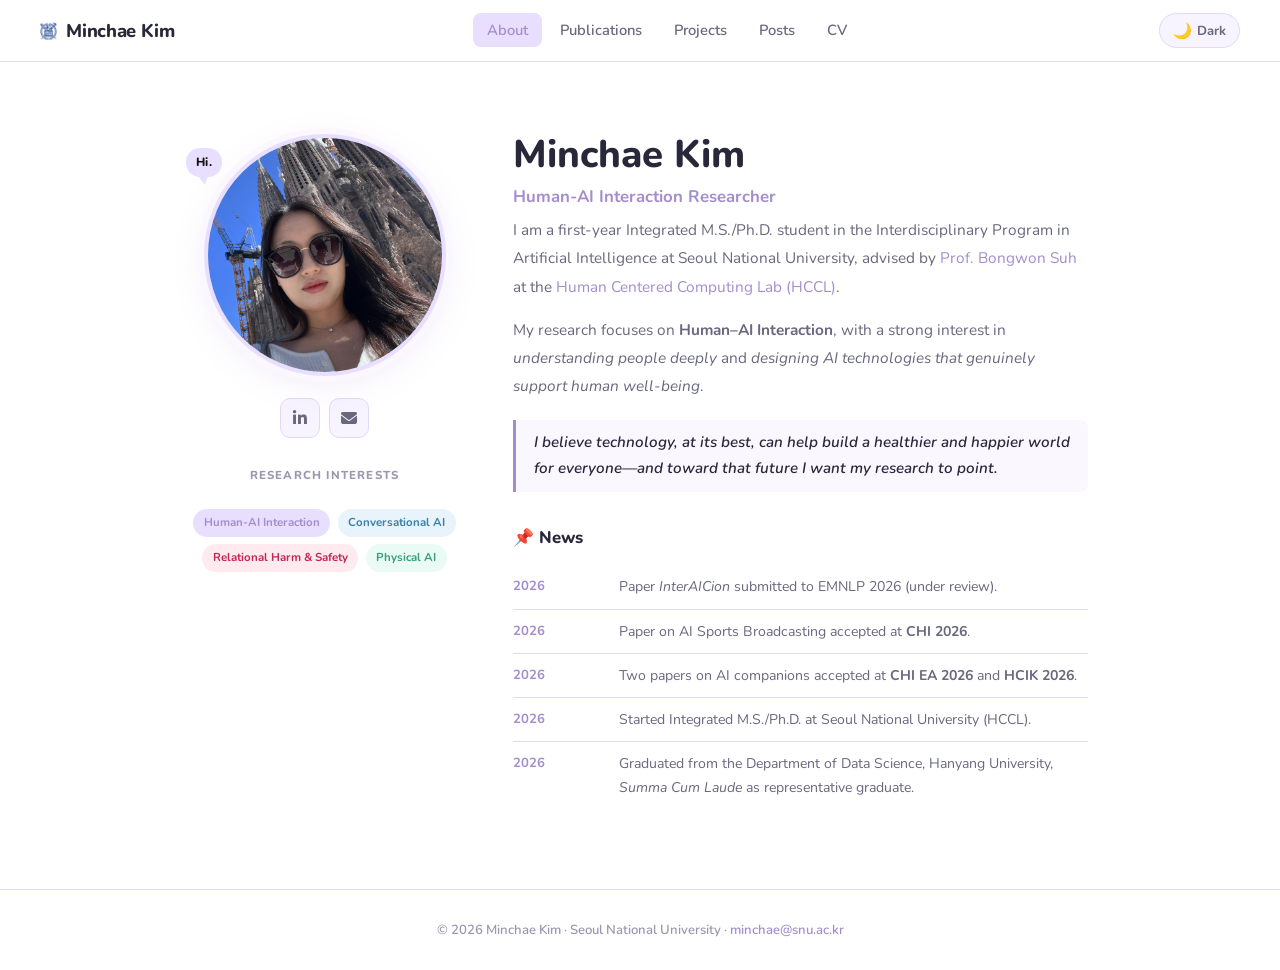
==== index.html @ 449a3a85 "Add organizer tags to competition/internship titles, tighten Research Interests spacing Co-Authored-" ====
<!DOCTYPE html>
<html lang="en">
<head>
  <meta charset="UTF-8" />
  <meta name="viewport" content="width=device-width, initial-scale=1.0" />
  <title>Minchae Kim</title>
  <link rel="stylesheet" href="assets/css/style.css?v=9" />
  <link rel="stylesheet" href="https://cdnjs.cloudflare.com/ajax/libs/font-awesome/6.5.0/css/all.min.css" />
  <script src="assets/js/main.js" defer></script>
</head>
<body>

<nav>
  <div class="nav-logo">
    <img src="assets/img/snu_logo.png" alt="SNU" class="nav-snu-logo">
    <a href="index.html">Minchae Kim</a>
  </div>
  <ul class="nav-links">
    <li><a href="index.html">About</a></li>
    <li><a href="publications.html">Publications</a></li>
    <li><a href="projects.html">Projects</a></li>
    <li><a href="posts.html">Posts</a></li>
    <li><a href="cv.html">CV</a></li>
  </ul>
  <div class="nav-right">
    <button id="theme-toggle" aria-label="Toggle dark mode">
      <span class="icon">🌙</span><span>Dark</span>
    </button>
    <button id="hamburger" class="hamburger" aria-label="Menu">☰</button>
  </div>
</nav>

<main class="page-wrapper">
  <section class="about-grid">

    <!-- Left Column -->
    <div class="about-left">
      <div class="profile-photo-container">
        <div class="profile-photo-wrap">
          <img src="assets/img/profile.jpg" alt="Minchae Kim"
               onerror="this.style.display='none'; this.parentElement.querySelector('.photo-placeholder').style.display='flex';" />
          <div class="photo-placeholder" style="display:none;">
            <span class="ph-icon">👤</span>
            <span>profile.jpg</span>
          </div>
        </div>
        <div class="hi-bubble">Hi.</div>
      </div>

      <div class="social-links">
        <a href="https://www.linkedin.com/in/minchae-kim-1b43672ab/"
           class="social-btn" target="_blank" rel="noopener" title="LinkedIn">
          <i class="fab fa-linkedin-in"></i>
        </a>
        <a href="mailto:minchae@snu.ac.kr"
           class="social-btn" title="Email">
          <i class="fas fa-envelope"></i>
        </a>
      </div>

      <!-- Research Interests (left column) -->
      <p class="interests-label">Research Interests</p>
      <div class="interests-grid">
        <span class="interest-chip">Human-AI Interaction</span>
        <span class="interest-chip blue">Conversational AI</span>
        <span class="interest-chip rose">Relational Harm &amp; Safety</span>
        <span class="interest-chip mint">Physical AI</span>
      </div>
    </div>

    <!-- Right Column -->
    <div class="about-right">
      <h1 class="about-name">Minchae Kim</h1>
      <p class="about-title">Human-AI Interaction Researcher</p>

      <div class="about-bio">
        <p>
          I am a first-year Integrated M.S./Ph.D. student in the Interdisciplinary Program in Artificial Intelligence
          at Seoul National University, advised by
          <a href="https://scholar.google.com/citations?user=-nlhtEkAAAAJ&hl=ko&oi=a" target="_blank" rel="noopener">Prof. Bongwon Suh</a>
          at the <a href="https://snuhcc.github.io/" target="_blank" rel="noopener">Human Centered Computing Lab (HCCL)</a>.
        </p>
        <p>
          My research focuses on <strong>Human–AI Interaction</strong>, with a strong interest in <em>understanding
          people deeply</em> and <em>designing AI technologies that genuinely support human well-being</em>.
        </p>
        <blockquote class="about-quote">
          I believe technology, at its best, can help build a healthier and happier world for everyone—and toward that future I want my research to point.
        </blockquote>
      </div>

      <!-- Recent News -->
      <div class="news-section">
        <p class="news-title">📌 News</p>
        <ul class="news-list">
          <li>
            <span class="news-date">2026</span>
            <span class="news-text">Paper <em>InterAICion</em> submitted to EMNLP 2026 (under review).</span>
          </li>
          <li>
            <span class="news-date">2026</span>
            <span class="news-text">Paper on AI Sports Broadcasting accepted at <strong>CHI 2026</strong>.</span>
          </li>
          <li>
            <span class="news-date">2026</span>
            <span class="news-text">Two papers on AI companions accepted at <strong>CHI EA 2026</strong> and <strong>HCIK 2026</strong>.</span>
          </li>
          <li>
            <span class="news-date">2026</span>
            <span class="news-text">Started Integrated M.S./Ph.D. at Seoul National University (HCCL).</span>
          </li>
          <li>
            <span class="news-date">2026</span>
            <span class="news-text">Graduated from the Department of Data Science, Hanyang University, <em>Summa Cum Laude</em> as representative graduate.</span>
          </li>
        </ul>
      </div>

    </div>
  </section>
</main>

<footer>
  © 2026 Minchae Kim · Seoul National University ·
  <a href="mailto:minchae@snu.ac.kr">minchae@snu.ac.kr</a>
</footer>

</body>
</html>
---- assets/css/style.css ----
@import url('https://fonts.googleapis.com/css2?family=Nunito:ital,wght@0,300;0,400;0,500;0,600;0,700;0,800;1,400&display=swap');

html { scroll-behavior: smooth; }

/* ── CSS Variables ── */
:root {
  --bg: #ffffff;
  --bg-2: #faf7ff;
  --bg-3: #f3eeff;
  --card: #f7f3ff;
  --card-hover: #ede5ff;
  --text: #28283a;
  --text-sub: #68687f;
  --text-light: #9898b0;
  --accent: #a48dcc;
  --accent-hover: #8f78b8;
  --accent-soft: #e8dfff;
  --pink: #f7c5d8;
  --pink-soft: #fff0f5;
  --blue: #b8d8ea;
  --blue-soft: #eaf4fb;
  --mint: #b8e4d8;
  --border: #e2d8f8;
  --shadow: 0 4px 24px rgba(160, 130, 210, 0.10);
  --shadow-md: 0 8px 32px rgba(160, 130, 210, 0.15);
  --nav-bg: rgba(255, 255, 255, 0.92);
  --radius: 18px;
  --radius-sm: 10px;
  --transition: 0.25s ease;
  --tag-radius: 20px;
}

[data-theme="dark"] {
  --bg: #13132a;
  --bg-2: #191930;
  --bg-3: #1f1f3e;
  --card: #222244;
  --card-hover: #2a2a58;
  --text: #e8e8f8;
  --text-sub: #9898c0;
  --text-light: #6868a0;
  --accent: #b0a0dc;
  --accent-hover: #c8baf0;
  --accent-soft: #2e265a;
  --pink: #d4769a;
  --pink-soft: #2a1a28;
  --blue: #7ab0cc;
  --blue-soft: #1a2a38;
  --mint: #7abcb0;
  --border: #333368;
  --shadow: 0 4px 24px rgba(0, 0, 0, 0.30);
  --shadow-md: 0 8px 32px rgba(0, 0, 0, 0.40);
  --nav-bg: rgba(19, 19, 42, 0.94);
}

/* ── Reset & Base ── */
*, *::before, *::after { box-sizing: border-box; margin: 0; padding: 0; }

html { scroll-behavior: smooth; }

body {
  font-family: 'Nunito', sans-serif;
  background: var(--bg);
  color: var(--text);
  line-height: 1.7;
  transition: background var(--transition), color var(--transition);
  min-height: 100vh;
}

a { color: var(--accent); text-decoration: none; transition: color var(--transition); }
a:hover { color: var(--accent-hover); }

img { max-width: 100%; }

/* ── Navigation ── */
nav {
  position: sticky;
  top: 0;
  z-index: 100;
  background: var(--nav-bg);
  backdrop-filter: blur(14px);
  -webkit-backdrop-filter: blur(14px);
  border-bottom: 1px solid var(--border);
  padding: 0 2.5rem;
  display: flex;
  align-items: center;
  justify-content: space-between;
  height: 62px;
  transition: background var(--transition), border-color var(--transition);
}

.nav-logo {
  display: flex;
  align-items: center;
  gap: 0.55rem;
}

.nav-snu-logo {
  height: 18px;
  width: auto;
  opacity: 0.75;
  flex-shrink: 0;
  transition: opacity var(--transition);
}

.nav-snu-logo:hover { opacity: 1; }

[data-theme="dark"] .nav-snu-logo { filter: brightness(0) invert(1); opacity: 0.75; }

.nav-logo a {
  font-size: 1.15rem;
  font-weight: 800;
  color: var(--text);
  letter-spacing: -0.3px;
}

.nav-logo a:hover { color: var(--accent); }

.nav-links {
  display: flex;
  list-style: none;
  gap: 0.2rem;
  align-items: center;
}

.nav-links a {
  color: var(--text-sub);
  font-size: 0.92rem;
  font-weight: 600;
  padding: 0.45rem 0.9rem;
  border-radius: 8px;
  transition: color var(--transition), background var(--transition);
}

.nav-links a:hover,
.nav-links a.active {
  color: var(--accent);
  background: var(--accent-soft);
}

.nav-right {
  display: flex;
  align-items: center;
  gap: 0.6rem;
}

#theme-toggle {
  background: var(--card);
  border: 1.5px solid var(--border);
  border-radius: 50px;
  cursor: pointer;
  padding: 0.38rem 0.8rem;
  display: flex;
  align-items: center;
  gap: 0.35rem;
  font-size: 0.82rem;
  font-weight: 700;
  color: var(--text-sub);
  font-family: 'Nunito', sans-serif;
  transition: all var(--transition);
}

#theme-toggle:hover {
  background: var(--accent-soft);
  border-color: var(--accent);
  color: var(--accent);
}

#theme-toggle .icon { font-size: 0.95rem; }

/* ── Layout Containers ── */
.page-wrapper {
  max-width: 960px;
  margin: 0 auto;
  padding: 3.5rem 2rem 5rem;
}

.page-wrapper.wide {
  max-width: 1060px;
}

.page-wrapper.fullwidth {
  max-width: 100%;
  padding-left: 3rem;
  padding-right: 3rem;
}

/* ── Section Headers ── */
.section-title {
  font-size: 1.6rem;
  font-weight: 800;
  color: var(--text);
  margin-bottom: 0.3rem;
}

.section-line {
  width: 48px;
  height: 4px;
  background: linear-gradient(90deg, var(--accent), var(--pink));
  border-radius: 4px;
  margin-bottom: 2rem;
}

/* ── ABOUT PAGE ── */
.about-grid {
  display: grid;
  grid-template-columns: 265px 1fr;
  gap: 3.5rem;
  align-items: start;
  padding-top: 1rem;
}

.about-left {
  display: flex;
  flex-direction: column;
  align-items: center;
  gap: 1.4rem;
  position: sticky;
  top: 82px;
}

.profile-photo-wrap {
  width: 242px;
  height: 242px;
  border-radius: 50%;
  overflow: hidden;
  border: 4px solid var(--accent-soft);
  box-shadow: 0 0 0 6px var(--bg-2), var(--shadow-md);
  background: var(--bg-3);
  display: flex;
  align-items: center;
  justify-content: center;
}

.profile-photo-wrap img {
  width: 100%;
  height: 100%;
  object-fit: cover;
}

.photo-placeholder {
  width: 100%;
  height: 100%;
  display: flex;
  flex-direction: column;
  align-items: center;
  justify-content: center;
  gap: 0.4rem;
  color: var(--text-light);
  font-size: 0.78rem;
  font-weight: 600;
  text-align: center;
  background: linear-gradient(135deg, var(--accent-soft) 0%, var(--pink-soft) 100%);
}

.photo-placeholder .ph-icon { font-size: 2.4rem; opacity: 0.5; }

.profile-photo-container {
  position: relative;
  width: fit-content;
}

.hi-bubble {
  position: absolute;
  top: 14px;
  left: -18px;
  background: #e8dfff;
  color: #111;
  font-size: 0.75rem;
  font-weight: 800;
  padding: 0.28rem 0.65rem;
  border-radius: 14px;
  letter-spacing: 0.03em;
  pointer-events: none;
  z-index: 2;
}

.hi-bubble::after {
  content: '';
  position: absolute;
  bottom: -8px;
  left: 12px;
  border-top: 9px solid #e8dfff;
  border-left: 7px solid transparent;
  border-right: 3px solid transparent;
}

.social-links {
  display: flex;
  gap: 0.6rem;
}

.social-btn {
  width: 40px;
  height: 40px;
  border-radius: 10px;
  background: var(--card);
  border: 1.5px solid var(--border);
  display: flex;
  align-items: center;
  justify-content: center;
  color: var(--text-sub);
  font-size: 1rem;
  transition: all var(--transition);
  text-decoration: none;
}

.social-btn:hover {
  background: var(--accent-soft);
  border-color: var(--accent);
  color: var(--accent);
  transform: translateY(-2px);
  box-shadow: var(--shadow);
}

.about-right { }

.about-name {
  font-size: 2.4rem;
  font-weight: 800;
  color: var(--text);
  line-height: 1.1;
  margin-bottom: 0.4rem;
}

.about-title {
  font-size: 1.05rem;
  font-weight: 700;
  color: var(--accent);
  margin-bottom: 0.3rem;
}

.about-affil {
  font-size: 0.9rem;
  color: var(--text-sub);
  font-weight: 600;
  margin-bottom: 1.8rem;
}

.about-bio {
  font-size: 0.96rem;
  color: var(--text-sub);
  line-height: 1.85;
  margin-bottom: 2rem;
}

.about-bio p { margin-bottom: 0.9rem; }
.about-bio p:last-child { margin-bottom: 0; }

.about-quote {
  border-left: 3px solid var(--accent);
  margin: 1.2rem 0 0 0;
  padding: 0.65rem 1.1rem;
  background: var(--bg-2);
  border-radius: 0 8px 8px 0;
  font-style: italic;
  font-size: 0.95rem;
  color: var(--text);
  font-weight: 600;
  line-height: 1.7;
}


.interests-grid {
  display: flex;
  flex-wrap: wrap;
  gap: 0.45rem;
  justify-content: center;
}

.about-left .interests-grid {
  margin-top: 0;
}

.interests-label {
  font-size: 0.72rem;
  font-weight: 800;
  color: var(--text-light);
  letter-spacing: 1.2px;
  text-transform: uppercase;
  text-align: center;
  margin-top: 0.3rem;
  margin-bottom: 0.1rem;
}

.about-left .interest-chip {
  font-size: 0.72rem;
  padding: 0.2rem 0.6rem;
}

.interest-chip {
  background: var(--accent-soft);
  color: var(--accent);
  border-radius: 20px;
  padding: 0.35rem 1rem;
  font-size: 0.83rem;
  font-weight: 700;
  border: 1.5px solid transparent;
  transition: all var(--transition);
}

.interest-chip:hover {
  border-color: var(--accent);
  transform: translateY(-1px);
}

.interest-chip.pink  { background: #fff0f5; color: #c0507a; }
.interest-chip.blue  { background: #e8f3fb; color: #3a80a8; }
.interest-chip.mint  { background: #eafaf5; color: #3a9e7a; }
.interest-chip.coral { background: #fff0e8; color: #c86020; }
.interest-chip.rose  { background: #ffeaef; color: #c02858; }
.interest-chip.yellow{ background: #fffbea; color: #9a7800; }

[data-theme="dark"] .interest-chip.pink  { background: #2a1828; color: #e080b0; }
[data-theme="dark"] .interest-chip.blue  { background: #182030; color: #78b8d8; }
[data-theme="dark"] .interest-chip.mint  { background: #182a28; color: #68b8a0; }
[data-theme="dark"] .interest-chip.coral { background: #2a1808; color: #f08040; }
[data-theme="dark"] .interest-chip.rose  { background: #280818; color: #f07090; }
[data-theme="dark"] .interest-chip.yellow{ background: #282008; color: #e0b040; }

/* ── News / Updates ── */
.news-section { margin-top: 1rem; }

.news-title {
  font-size: 1.05rem;
  font-weight: 800;
  color: var(--text);
  margin-bottom: 0.8rem;
  display: flex;
  align-items: center;
  gap: 0.5rem;
}

.news-list { list-style: none; }

.news-list li {
  display: flex;
  gap: 1rem;
  padding: 0.6rem 0;
  border-bottom: 1px solid var(--border);
  font-size: 0.88rem;
}

.news-list li:last-child { border-bottom: none; }

.news-date {
  color: var(--accent);
  font-weight: 700;
  white-space: nowrap;
  min-width: 90px;
  font-size: 0.82rem;
}

.news-text { color: var(--text-sub); }

/* ── PUBLICATIONS PAGE ── */
.filter-bar {
  display: flex;
  flex-wrap: wrap;
  gap: 0.5rem;
  margin-bottom: 2.2rem;
}

.filter-btn {
  background: var(--card);
  border: 1.5px solid var(--border);
  border-radius: 20px;
  padding: 0.28rem 0.85rem;
  font-size: 0.78rem;
  font-weight: 700;
  color: var(--text-sub);
  cursor: pointer;
  font-family: 'Nunito', sans-serif;
  transition: all var(--transition);
}

.filter-btn:hover,
.filter-btn.active {
  background: var(--accent);
  border-color: var(--accent);
  color: #fff;
  transform: translateY(-1px);
  box-shadow: 0 4px 12px rgba(160, 130, 210, 0.30);
}

.pub-year-group { margin-bottom: 2.5rem; }

.pub-year-label {
  font-size: 0.82rem;
  font-weight: 800;
  color: var(--text-light);
  letter-spacing: 1.5px;
  text-transform: uppercase;
  margin-bottom: 1rem;
  padding-bottom: 0.4rem;
  border-bottom: 1.5px solid var(--border);
}

.pub-layout {
  display: flex;
  gap: 2rem;
  align-items: flex-start;
}

.pub-main { flex: 1; min-width: 0; }

.cv-layout {
  display: flex;
  gap: 2rem;
  align-items: flex-start;
}

.cv-main { flex: 1; min-width: 0; }

/* ── Section side nav (publications year + CV sections) ── */
.section-side-nav {
  position: sticky;
  top: 5.5rem;
  display: flex;
  flex-direction: column;
  gap: 0.18rem;
  min-width: 72px;
  align-self: flex-start;
  border: none;
  outline: none;
}

#pub-year-nav {
  margin-top: 4rem;
}

.side-nav-label {
  font-size: 0.68rem;
  font-weight: 800;
  color: var(--text-light);
  text-transform: uppercase;
  letter-spacing: 1px;
  margin-bottom: 0.3rem;
}

.side-nav-item {
  font-size: 0.82rem;
  font-weight: 600;
  color: var(--text-light);
  text-decoration: none;
  padding: 0.15rem 0;
  transition: color var(--transition);
  line-height: 1.5;
}

.side-nav-item:hover,
.side-nav-item.active {
  color: var(--accent);
}

.pub-card {
  background: var(--card);
  border: 1.5px solid var(--border);
  border-radius: var(--radius-sm);
  padding: 1rem 1.3rem;
  margin-bottom: 0.75rem;
  transition: all var(--transition);
  display: flex;
  flex-direction: column;
  gap: 0.4rem;
}

.pub-card:hover {
  background: var(--card-hover);
  border-color: var(--accent);
  box-shadow: var(--shadow);
  transform: translateY(-2px);
}

.pub-card.hidden { display: none; }

.pub-title {
  font-size: 0.93rem;
  font-weight: 800;
  color: var(--text);
  line-height: 1.4;
}

.pub-title a {
  color: inherit;
  text-decoration: none;
}

.pub-title a:hover {
  color: var(--accent);
  text-decoration: underline;
  text-underline-offset: 3px;
}

.pub-authors {
  font-size: 0.875rem;
  color: var(--text-sub);
  line-height: 1.5;
}

.pub-authors strong {
  color: var(--text);
  font-weight: 800;
}

.pub-venue-row {
  display: flex;
  align-items: center;
  gap: 0.55rem;
  flex-wrap: wrap;
  margin-top: 0.15rem;
}

.pub-venue {
  font-size: 0.83rem;
  color: var(--accent);
  font-weight: 700;
  font-style: italic;
}

.pub-tag {
  background: var(--accent-soft);
  color: var(--accent);
  border-radius: var(--tag-radius);
  padding: 0.22rem 0.75rem;
  font-size: 0.76rem;
  font-weight: 700;
}

/* 7-color pub-tag system:
   default=AI Companion(lavender), blue=HCI, mint=NLP/LLM,
   pink=Mental Health, coral=Sports, yellow=Simulation, indigo=Data Mining */
.pub-tag.pink   { background: #fff0f5; color: #c4567a; }
.pub-tag.blue   { background: #e8f3fb; color: #3a80a8; }
.pub-tag.mint   { background: #eafaf5; color: #3a9e7a; }
.pub-tag.coral  { background: #fff0e8; color: #c86020; }
.pub-tag.yellow { background: #fffbea; color: #9a7800; }
.pub-tag.indigo { background: #eeeeff; color: #5060b0; }

[data-theme="dark"] .pub-tag.pink   { background: #2a1828; color: #e080a8; }
[data-theme="dark"] .pub-tag.blue   { background: #182030; color: #78b8d4; }
[data-theme="dark"] .pub-tag.mint   { background: #182a28; color: #68b4a4; }
[data-theme="dark"] .pub-tag.coral  { background: #2a1808; color: #f08040; }
[data-theme="dark"] .pub-tag.yellow { background: #282008; color: #e0b040; }
[data-theme="dark"] .pub-tag.indigo { background: #181838; color: #9898e0; }

.pub-badge {
  background: linear-gradient(135deg, var(--pink) 0%, var(--accent) 100%);
  color: white;
  border-radius: 6px;
  padding: 0.18rem 0.6rem;
  font-size: 0.72rem;
  font-weight: 800;
  letter-spacing: 0.3px;
}

.pub-badge.under-review {
  background: linear-gradient(135deg, #c8c8e0, #a0a0cc);
}

/* ── CV PAGE ── */
.cv-header-actions {
  display: flex;
  align-items: center;
  justify-content: space-between;
  margin-bottom: 2.5rem;
  flex-wrap: wrap;
  gap: 1rem;
}

.download-btn {
  display: inline-flex;
  align-items: center;
  gap: 0.55rem;
  background: var(--accent);
  color: white;
  border-radius: 12px;
  padding: 0.7rem 1.5rem;
  font-size: 0.9rem;
  font-weight: 800;
  font-family: 'Nunito', sans-serif;
  border: none;
  cursor: pointer;
  transition: all var(--transition);
  text-decoration: none;
}

.download-btn:hover {
  background: var(--accent-hover);
  color: white;
  transform: translateY(-2px);
  box-shadow: 0 6px 20px rgba(160, 130, 210, 0.35);
}

.download-btn svg { width: 16px; height: 16px; }

.cv-section {
  margin-bottom: 2.8rem;
}

.cv-section-title {
  font-size: 1.15rem;
  font-weight: 800;
  color: var(--text);
  padding-bottom: 0.6rem;
  border-bottom: 2.5px solid var(--border);
  margin-bottom: 1.4rem;
  display: flex;
  align-items: center;
  gap: 0.6rem;
}

.cv-section-title .cv-icon { color: var(--accent); font-size: 1.1rem; }

.cv-entry {
  display: grid;
  grid-template-columns: 1fr auto;
  gap: 0.3rem 1.5rem;
  padding: 1rem 0;
  border-bottom: 1px solid var(--border);
}

.cv-entry:last-child { border-bottom: none; }

.cv-entry-main { }

.cv-entry-org {
  font-size: 0.95rem;
  font-weight: 800;
  color: var(--text);
  margin-bottom: 0.1rem;
}

.cv-entry-role {
  font-size: 0.88rem;
  color: var(--text-sub);
  font-weight: 600;
  margin-bottom: 0.2rem;
}

.cv-entry-detail {
  font-size: 0.84rem;
  color: var(--text-light);
  font-style: italic;
  line-height: 1.5;
}

.cv-entry-date {
  font-size: 0.82rem;
  color: var(--text-light);
  font-weight: 600;
  white-space: nowrap;
  text-align: right;
  padding-top: 0.1rem;
}

.cv-entry-loc {
  font-size: 0.82rem;
  color: var(--text-light);
  text-align: right;
}

.cv-pub-item {
  padding: 0.9rem 0;
  border-bottom: 1px solid var(--border);
  display: flex;
  gap: 1.2rem;
}

.cv-pub-item:last-child { border-bottom: none; }

.cv-pub-year {
  font-size: 0.85rem;
  font-weight: 800;
  color: var(--accent);
  min-width: 44px;
  padding-top: 0.1rem;
}

.cv-pub-content { flex: 1; }

.cv-pub-title {
  font-size: 0.92rem;
  font-weight: 800;
  color: var(--text);
  line-height: 1.4;
  margin-bottom: 0.25rem;
}

.cv-pub-authors {
  font-size: 0.84rem;
  color: var(--text-sub);
  margin-bottom: 0.2rem;
}

.cv-pub-authors strong {
  color: var(--text);
  font-weight: 800;
}

.cv-pub-venue {
  font-size: 0.82rem;
  color: var(--accent);
  font-style: italic;
  font-weight: 600;
}

.cv-ref-item {
  padding: 0.9rem 0;
  border-bottom: 1px solid var(--border);
}

.cv-ref-item:last-child { border-bottom: none; }

.cv-ref-name {
  font-size: 0.92rem;
  font-weight: 800;
  color: var(--text);
  margin-bottom: 0.15rem;
}

.cv-ref-info {
  font-size: 0.85rem;
  color: var(--text-sub);
}

/* ── RESEARCH PAGE ── */
.research-intro {
  font-size: 0.97rem;
  color: var(--text-sub);
  line-height: 1.85;
  max-width: 700px;
  margin-bottom: 2.5rem;
}

.research-areas {
  display: grid;
  grid-template-columns: repeat(auto-fill, minmax(260px, 1fr));
  gap: 1.2rem;
  margin-bottom: 3rem;
}

.research-card {
  background: var(--card);
  border: 1.5px solid var(--border);
  border-radius: var(--radius);
  padding: 1.5rem;
  transition: all var(--transition);
}

.research-card:hover {
  background: var(--card-hover);
  border-color: var(--accent);
  box-shadow: var(--shadow);
  transform: translateY(-2px);
}

.research-card-icon {
  font-size: 1.7rem;
  margin-bottom: 0.8rem;
}

.research-card-title {
  font-size: 0.97rem;
  font-weight: 800;
  color: var(--text);
  margin-bottom: 0.5rem;
}

.research-card-desc {
  font-size: 0.85rem;
  color: var(--text-sub);
  line-height: 1.65;
}

/* ── PROJECTS PAGE ── */
.projects-grid {
  display: grid;
  grid-template-columns: repeat(3, 1fr);
  gap: 1.2rem;
}

@media (max-width: 1020px) {
  .projects-grid { grid-template-columns: repeat(2, 1fr); }
}

.project-card {
  background: var(--card);
  border: 1.5px solid var(--border);
  border-radius: var(--radius);
  padding: 1.6rem;
  transition: all var(--transition);
  display: flex;
  flex-direction: column;
  gap: 0.7rem;
}

.project-card:hover {
  background: var(--card-hover);
  border-color: var(--accent);
  box-shadow: var(--shadow-md);
  transform: translateY(-3px);
}

.project-header {
  display: flex;
  align-items: flex-start;
  justify-content: space-between;
  gap: 1rem;
}

.project-status {
  background: var(--accent-soft);
  color: var(--accent);
  border-radius: 6px;
  padding: 0.2rem 0.65rem;
  font-size: 0.73rem;
  font-weight: 800;
  white-space: nowrap;
}

.project-status.ongoing {
  background: #e8f8ee;
  color: #3a9e6a;
}

[data-theme="dark"] .project-status.ongoing {
  background: #1a3028;
  color: #68d098;
}

.project-title {
  font-size: 1rem;
  font-weight: 800;
  color: var(--text);
  line-height: 1.35;
}

.project-desc {
  font-size: 0.875rem;
  color: var(--text-sub);
  line-height: 1.7;
}

.project-tech {
  display: flex;
  flex-wrap: wrap;
  gap: 0.4rem;
  margin-top: 0.3rem;
}

.tech-tag {
  background: var(--bg-2);
  color: var(--text-light);
  border: 1px solid var(--border);
  border-radius: 6px;
  padding: 0.2rem 0.65rem;
  font-size: 0.76rem;
  font-weight: 700;
}

.project-venue {
  font-size: 0.83rem;
  color: var(--accent);
  font-weight: 700;
  font-style: italic;
}

/* ── Page Header ── */
.page-hero {
  padding: 2rem 0 2.5rem;
  border-bottom: 1.5px solid var(--border);
  margin-bottom: 2.8rem;
}

.page-hero-title {
  font-size: 2rem;
  font-weight: 800;
  color: var(--text);
  margin-bottom: 0.4rem;
}

.page-hero-sub {
  font-size: 0.92rem;
  color: var(--text-sub);
}

/* compact header (no border, less gap) */
.pub-page-header {
  padding: 2rem 0 1.4rem;
  margin-bottom: 1.4rem;
}

.pub-header-note {
  font-size: 0.82rem;
  font-weight: 400;
  color: var(--text-light);
  margin-left: 0.7rem;
  vertical-align: middle;
}

/* ── Project List (compact row style) ── */
.projects-list {
  display: flex;
  flex-direction: column;
}

details.project-row {
  border-bottom: 1px solid var(--border);
  border-left: 3px solid transparent;
  padding-left: 1rem;
  transition: border-color var(--transition), background var(--transition);
}

details.project-row:first-child { border-top: 1px solid var(--border); }

details.project-row { border-left-color: var(--accent); }

details.project-row[open] { background: var(--bg-2); border-radius: 0 8px 8px 0; }

details.project-row > summary {
  list-style: none;
  padding: 0.9rem 0.2rem;
  cursor: pointer;
  user-select: none;
}

details.project-row > summary::-webkit-details-marker { display: none; }

.proj-summary-main {
  display: flex;
  align-items: center;
  gap: 0.7rem;
}

.proj-title {
  flex: 1;
  font-size: 0.92rem;
  font-weight: 700;
  color: var(--text);
  line-height: 1.4;
}

.proj-cat {
  font-size: 0.7rem;
  font-weight: 700;
  color: var(--text-light);
  border: 1.5px solid var(--border);
  border-radius: 4px;
  padding: 0.1rem 0.45rem;
  white-space: nowrap;
  flex-shrink: 0;
}

.proj-date {
  font-size: 0.78rem;
  color: var(--text-light);
  white-space: nowrap;
  font-weight: 600;
  flex-shrink: 0;
}

.proj-chevron {
  font-size: 0.68rem;
  color: var(--text-light);
  flex-shrink: 0;
  transition: transform var(--transition);
}

details.project-row[open] .proj-chevron { transform: rotate(180deg); }

.proj-venue-tag {
  font-size: 0.75rem;
  font-weight: 700;
  color: var(--text-sub);
  background: var(--card);
  border: 1px solid var(--border);
  border-radius: 6px;
  padding: 0.18rem 0.6rem;
}

.proj-body {
  display: flex;
  flex-direction: column;
  gap: 0.6rem;
  padding: 0.4rem 0.2rem 1.1rem 0;
}

.proj-body .proj-venue-tag { align-self: flex-start; }

.proj-desc {
  font-size: 0.875rem;
  color: var(--text-sub);
  line-height: 1.72;
  margin: 0;
}

.proj-list {
  margin: 0;
  padding-left: 1.2rem;
  display: flex;
  flex-direction: column;
  gap: 0.25rem;
}

.proj-list li {
  font-size: 0.875rem;
  color: var(--text-sub);
  line-height: 1.65;
}

.project-meta-row {
  display: flex;
  align-items: center;
  gap: 0.6rem;
  flex-wrap: wrap;
}

/* ── Posts listing ── */
.posts-subtitle {
  font-size: 0.95rem;
  color: var(--text-light);
  margin-top: 0.3rem;
  font-weight: 500;
}

.posts-list {
  display: flex;
  flex-direction: column;
  gap: 0;
  margin-top: 0.5rem;
}

.post-card-link {
  text-decoration: none;
  color: inherit;
}

.post-card {
  padding: 1.6rem 0;
  border-bottom: 1px solid var(--border);
  transition: background var(--transition);
}

.post-card:first-of-type { border-top: 1px solid var(--border); }

.post-card-link:hover .post-card { background: var(--bg-2); padding-left: 0.8rem; border-radius: 0 8px 8px 0; border-left: 3px solid var(--accent); }

.post-card.has-thumb { display: flex; align-items: flex-start; gap: 1.2rem; }
.post-card-text { flex: 1; min-width: 0; }
.post-card-thumb {
  width: 80px;
  height: 80px;
  object-fit: cover;
  border-radius: 8px;
  flex-shrink: 0;
  align-self: center;
}

.post-card-date {
  font-size: 0.78rem;
  color: var(--text-light);
  font-weight: 600;
  margin: 0 0 0.35rem 0;
}

.post-card-title {
  font-size: 1.05rem;
  font-weight: 800;
  color: var(--text);
  margin: 0 0 0.55rem 0;
  line-height: 1.4;
}

.post-card-excerpt {
  font-size: 0.875rem;
  color: var(--text-sub);
  line-height: 1.7;
  margin: 0;
  display: -webkit-box;
  -webkit-line-clamp: 3;
  -webkit-box-orient: vertical;
  overflow: hidden;
}

/* ── Single post page ── */
.post-page { max-width: 900px; }

.post-header {
  margin-bottom: 2.5rem;
}

.post-back {
  font-size: 0.82rem;
  font-weight: 700;
  color: var(--accent);
  text-decoration: none;
  display: inline-flex;
  align-items: center;
  gap: 0.4rem;
  margin-bottom: 1.2rem;
}

.post-back:hover { color: var(--accent-hover); }

.post-date {
  font-size: 0.82rem;
  color: var(--text-light);
  font-weight: 600;
  margin: 0 0 0.6rem 0;
}

.post-title {
  font-size: 1.7rem;
  font-weight: 900;
  line-height: 1.3;
  color: var(--text);
  margin: 0;
}

.post-body {
  font-size: 0.97rem;
  line-height: 1.85;
  color: var(--text-sub);
}

.post-body p {
  margin: 0 0 1.3rem 0;
}

.post-body h2 {
  font-size: 1.15rem;
  font-weight: 800;
  color: var(--text);
  margin: 2.2rem 0 0.9rem 0;
}

.post-quote {
  border-left: 3px solid var(--accent);
  margin: 1.6rem 0;
  padding: 0.7rem 1.2rem;
  background: var(--bg-2);
  border-radius: 0 8px 8px 0;
  font-style: italic;
  font-size: 0.97rem;
  color: var(--text);
  font-weight: 600;
  line-height: 1.7;
}

.post-figure {
  float: right;
  margin: 0.2rem 0 1.2rem 1.8rem;
  width: 320px;
}

.post-img {
  width: 100%;
  border-radius: 10px;
  display: block;
}

.post-body::after {
  content: "";
  display: table;
  clear: both;
}

@media (max-width: 640px) {
  .post-figure {
    float: none;
    width: 100%;
    margin: 1rem 0;
  }
}

.post-divider {
  border: none;
  border-top: 1.5px solid var(--border);
  margin: 2.5rem 0;
}

/* ── Posts empty state ── */
.posts-empty {
  padding: 4rem 0;
  text-align: center;
  color: var(--text-light);
  font-size: 1rem;
  font-weight: 600;
}

/* ── Footer ── */
footer {
  border-top: 1.5px solid var(--border);
  padding: 1.8rem 2.5rem;
  text-align: center;
  font-size: 0.82rem;
  color: var(--text-light);
  font-weight: 600;
}

footer a { color: var(--accent); }

/* ── Mobile Responsive ── */
.hamburger {
  display: none;
  background: none;
  border: none;
  cursor: pointer;
  padding: 0.3rem;
  color: var(--text);
  font-size: 1.3rem;
}

@media (max-width: 768px) {
  nav { padding: 0 1.2rem; }

  .nav-links {
    display: none;
    position: absolute;
    top: 62px;
    left: 0;
    right: 0;
    background: var(--nav-bg);
    backdrop-filter: blur(14px);
    flex-direction: column;
    padding: 1rem;
    border-bottom: 1px solid var(--border);
    gap: 0.2rem;
  }

  .nav-links.open { display: flex; }

  .hamburger { display: block; }

  .about-grid {
    grid-template-columns: 1fr;
    gap: 2rem;
  }

  .about-left {
    position: static;
    flex-direction: column;
    align-items: center;
    gap: 1rem;
  }

  .profile-photo-wrap { width: 150px; height: 150px; }

  .about-name { font-size: 1.8rem; }

  .projects-grid { grid-template-columns: 1fr; }

  .research-areas { grid-template-columns: 1fr; }

  .page-wrapper { padding: 2rem 1.2rem 4rem; }

  .cv-entry { grid-template-columns: 1fr; }
  .cv-entry-date, .cv-entry-loc { text-align: left; }
}

@media (max-width: 480px) {
  .about-left { flex-direction: column; }
  .about-name { font-size: 1.6rem; }
  .filter-bar { gap: 0.4rem; }
  .filter-btn { font-size: 0.8rem; padding: 0.35rem 0.85rem; }
}
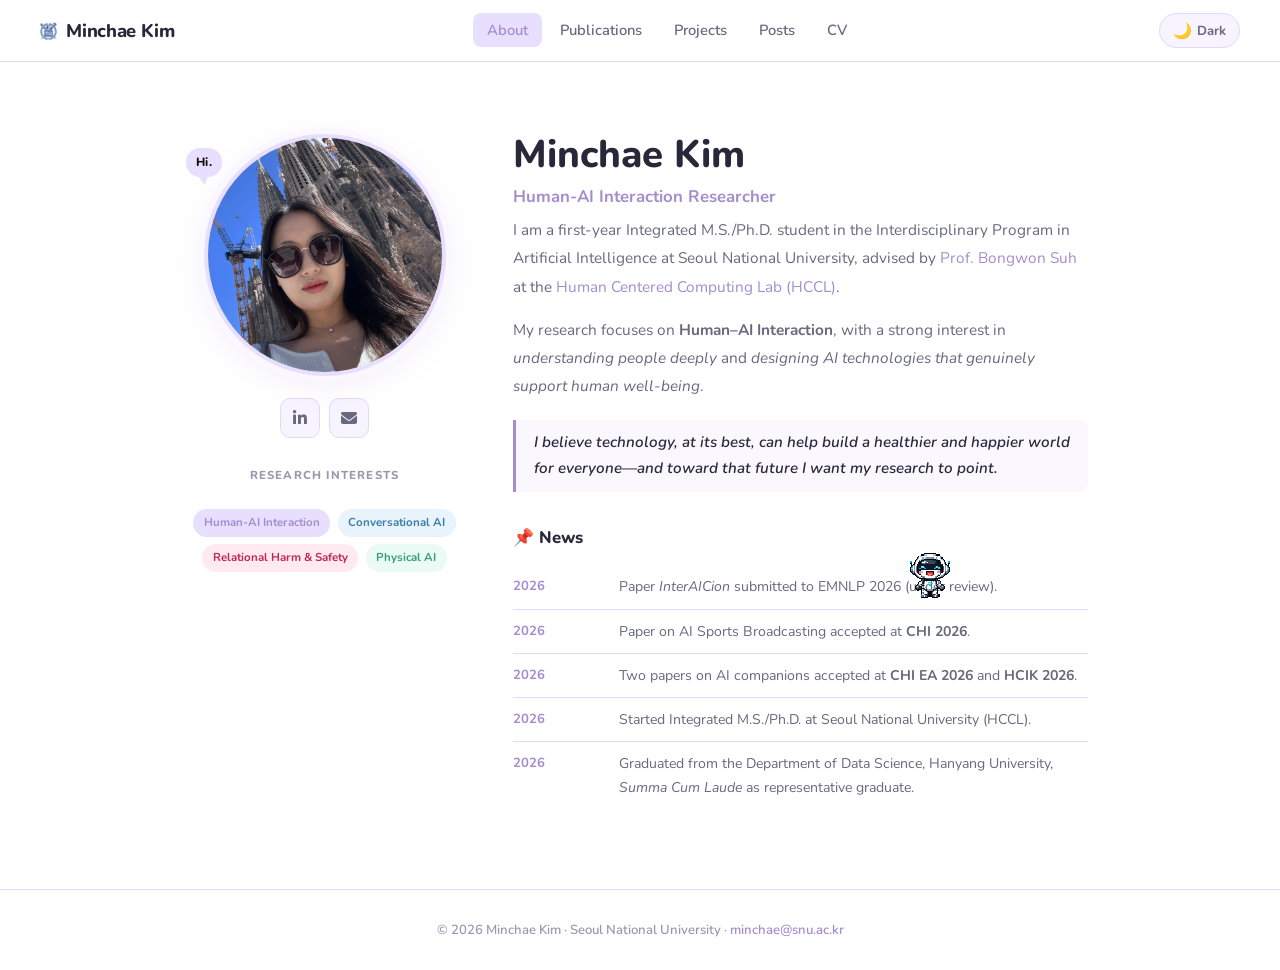
==== commit d667c6cf: "Add bouncing floating robot to about page Co-Authored-By: Claude Sonnet 4.6 <noreply@anthropic.com>" ====
--- a/index.html
+++ b/index.html
@@ -4,7 +4,7 @@
   <meta charset="UTF-8" />
   <meta name="viewport" content="width=device-width, initial-scale=1.0" />
   <title>Minchae Kim</title>
-  <link rel="stylesheet" href="assets/css/style.css?v=9" />
+  <link rel="stylesheet" href="assets/css/style.css?v=10" />
   <link rel="stylesheet" href="https://cdnjs.cloudflare.com/ajax/libs/font-awesome/6.5.0/css/all.min.css" />
   <script src="assets/js/main.js" defer></script>
 </head>
@@ -125,5 +125,82 @@
   <a href="mailto:minchae@snu.ac.kr">minchae@snu.ac.kr</a>
 </footer>
 
+
+<img id="floating-robot" src="assets/img/robot.png" alt="robot" />
+
+<style>
+#floating-robot {
+  position: fixed;
+  width: clamp(48px, 6vw, 80px);
+  height: auto;
+  image-rendering: pixelated;
+  cursor: grab;
+  z-index: 999;
+  pointer-events: auto;
+  user-select: none;
+  transition: transform 0.1s;
+}
+#floating-robot:active { cursor: grabbing; }
+</style>
+
+<script>
+(function () {
+  const el = document.getElementById('floating-robot');
+  let x = Math.random() * (window.innerWidth - 90);
+  let y = Math.random() * (window.innerHeight - 90);
+  let vx = (Math.random() * 1.5 + 1) * (Math.random() < 0.5 ? 1 : -1);
+  let vy = (Math.random() * 1.5 + 1) * (Math.random() < 0.5 ? 1 : -1);
+  let dragging = false, dragOffX = 0, dragOffY = 0;
+  let flipped = false;
+
+  function getSize() {
+    return el.getBoundingClientRect().width || 64;
+  }
+
+  function update() {
+    if (!dragging) {
+      const sz = getSize();
+      x += vx;
+      y += vy;
+      if (x <= 0)               { x = 0;                        vx = Math.abs(vx);  flip(); }
+      if (x >= window.innerWidth - sz)  { x = window.innerWidth - sz;  vx = -Math.abs(vx); flip(); }
+      if (y <= 0)               { y = 0;                        vy = Math.abs(vy); }
+      if (y >= window.innerHeight - sz) { y = window.innerHeight - sz; vy = -Math.abs(vy); }
+    }
+    el.style.left = x + 'px';
+    el.style.top  = y + 'px';
+    requestAnimationFrame(update);
+  }
+
+  function flip() {
+    flipped = !flipped;
+    el.style.transform = flipped ? 'scaleX(-1)' : 'scaleX(1)';
+  }
+
+  el.addEventListener('mousedown', e => {
+    dragging = true;
+    dragOffX = e.clientX - x;
+    dragOffY = e.clientY - y;
+    e.preventDefault();
+  });
+  document.addEventListener('mousemove', e => {
+    if (!dragging) return;
+    x = e.clientX - dragOffX;
+    y = e.clientY - dragOffY;
+  });
+  document.addEventListener('mouseup', () => {
+    if (dragging) {
+      dragging = false;
+      vx = (Math.random() * 1.5 + 1) * (Math.random() < 0.5 ? 1 : -1);
+      vy = (Math.random() * 1.5 + 1) * (Math.random() < 0.5 ? 1 : -1);
+    }
+  });
+
+  el.style.left = x + 'px';
+  el.style.top  = y + 'px';
+  requestAnimationFrame(update);
+})();
+</script>
+
 </body>
 </html>
--- a/assets/css/style.css
+++ b/assets/css/style.css
@@ -1041,6 +1041,11 @@
   line-height: 1.4;
 }
 
+.proj-org-tag {
+  color: var(--accent);
+  font-weight: 700;
+}
+
 .proj-cat {
   font-size: 0.7rem;
   font-weight: 700;
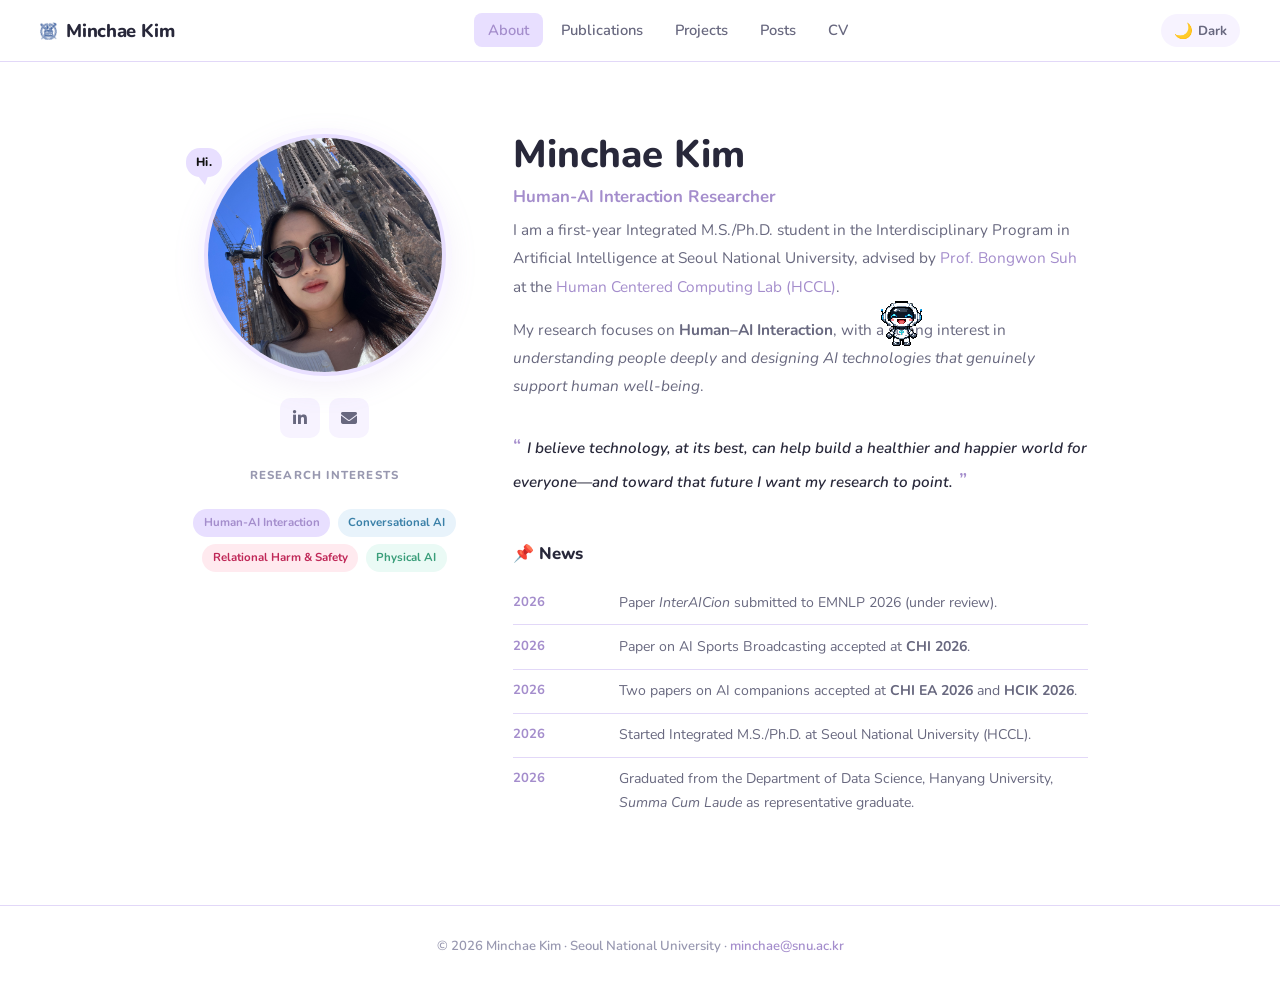
==== commit 6097ce61: "Remove icon borders, add quote marks, constrain robot to nav-footer area with shallow angle Co-Autho" ====
--- a/index.html
+++ b/index.html
@@ -4,7 +4,7 @@
   <meta charset="UTF-8" />
   <meta name="viewport" content="width=device-width, initial-scale=1.0" />
   <title>Minchae Kim</title>
-  <link rel="stylesheet" href="assets/css/style.css?v=10" />
+  <link rel="stylesheet" href="assets/css/style.css?v=11" />
   <link rel="stylesheet" href="https://cdnjs.cloudflare.com/ajax/libs/font-awesome/6.5.0/css/all.min.css" />
   <script src="assets/js/main.js" defer></script>
 </head>
@@ -146,26 +146,35 @@
 <script>
 (function () {
   const el = document.getElementById('floating-robot');
-  let x = Math.random() * (window.innerWidth - 90);
-  let y = Math.random() * (window.innerHeight - 90);
-  let vx = (Math.random() * 1.5 + 1) * (Math.random() < 0.5 ? 1 : -1);
-  let vy = (Math.random() * 1.5 + 1) * (Math.random() < 0.5 ? 1 : -1);
   let dragging = false, dragOffX = 0, dragOffY = 0;
   let flipped = false;
 
-  function getSize() {
-    return el.getBoundingClientRect().width || 64;
+  function getBounds() {
+    const nav    = document.querySelector('nav');
+    const footer = document.querySelector('footer');
+    const sz     = el.getBoundingClientRect().width || 64;
+    const top    = nav    ? nav.getBoundingClientRect().bottom    : 60;
+    const bottom = footer ? footer.getBoundingClientRect().top    : window.innerHeight;
+    return { left: 0, right: window.innerWidth - sz, top, bottom: bottom - sz };
   }
+
+  const b   = getBounds();
+  let x     = b.left + Math.random() * (b.right - b.left);
+  let y     = b.top  + Math.random() * (b.bottom - b.top);
+  let speed = 1.4;
+  let angle = (Math.random() * 20 + 5) * (Math.PI / 180) * (Math.random() < 0.5 ? 1 : -1);
+  let vx    = Math.cos(angle) * speed * (Math.random() < 0.5 ? 1 : -1);
+  let vy    = Math.sin(angle) * speed;
 
   function update() {
     if (!dragging) {
-      const sz = getSize();
+      const b = getBounds();
       x += vx;
       y += vy;
-      if (x <= 0)               { x = 0;                        vx = Math.abs(vx);  flip(); }
-      if (x >= window.innerWidth - sz)  { x = window.innerWidth - sz;  vx = -Math.abs(vx); flip(); }
-      if (y <= 0)               { y = 0;                        vy = Math.abs(vy); }
-      if (y >= window.innerHeight - sz) { y = window.innerHeight - sz; vy = -Math.abs(vy); }
+      if (x <= b.left)  { x = b.left;  vx =  Math.abs(vx); flip(); }
+      if (x >= b.right) { x = b.right; vx = -Math.abs(vx); flip(); }
+      if (y <= b.top)    { y = b.top;    vy =  Math.abs(vy); }
+      if (y >= b.bottom) { y = b.bottom; vy = -Math.abs(vy); }
     }
     el.style.left = x + 'px';
     el.style.top  = y + 'px';
@@ -189,11 +198,11 @@
     y = e.clientY - dragOffY;
   });
   document.addEventListener('mouseup', () => {
-    if (dragging) {
-      dragging = false;
-      vx = (Math.random() * 1.5 + 1) * (Math.random() < 0.5 ? 1 : -1);
-      vy = (Math.random() * 1.5 + 1) * (Math.random() < 0.5 ? 1 : -1);
-    }
+    if (!dragging) return;
+    dragging = false;
+    const newAngle = (Math.random() * 20 + 5) * (Math.PI / 180) * (Math.random() < 0.5 ? 1 : -1);
+    vx = Math.cos(newAngle) * speed * (Math.random() < 0.5 ? 1 : -1);
+    vy = Math.sin(newAngle) * speed;
   });
 
   el.style.left = x + 'px';
--- a/assets/css/style.css
+++ b/assets/css/style.css
@@ -146,7 +146,7 @@
 
 #theme-toggle {
   background: var(--card);
-  border: 1.5px solid var(--border);
+  border: none;
   border-radius: 50px;
   cursor: pointer;
   padding: 0.38rem 0.8rem;
@@ -295,7 +295,7 @@
   height: 40px;
   border-radius: 10px;
   background: var(--card);
-  border: 1.5px solid var(--border);
+  border: none;
   display: flex;
   align-items: center;
   justify-content: center;
@@ -348,17 +348,16 @@
 .about-bio p:last-child { margin-bottom: 0; }
 
 .about-quote {
-  border-left: 3px solid var(--accent);
   margin: 1.2rem 0 0 0;
-  padding: 0.65rem 1.1rem;
-  background: var(--bg-2);
-  border-radius: 0 8px 8px 0;
+  padding: 0.65rem 0;
   font-style: italic;
   font-size: 0.95rem;
   color: var(--text);
   font-weight: 600;
   line-height: 1.7;
 }
+.about-quote::before { content: '\201C'; color: var(--accent); font-size: 1.3em; font-style: normal; margin-right: 0.1em; }
+.about-quote::after  { content: '\201D'; color: var(--accent); font-size: 1.3em; font-style: normal; margin-left: 0.1em; }
 
 
 .interests-grid {
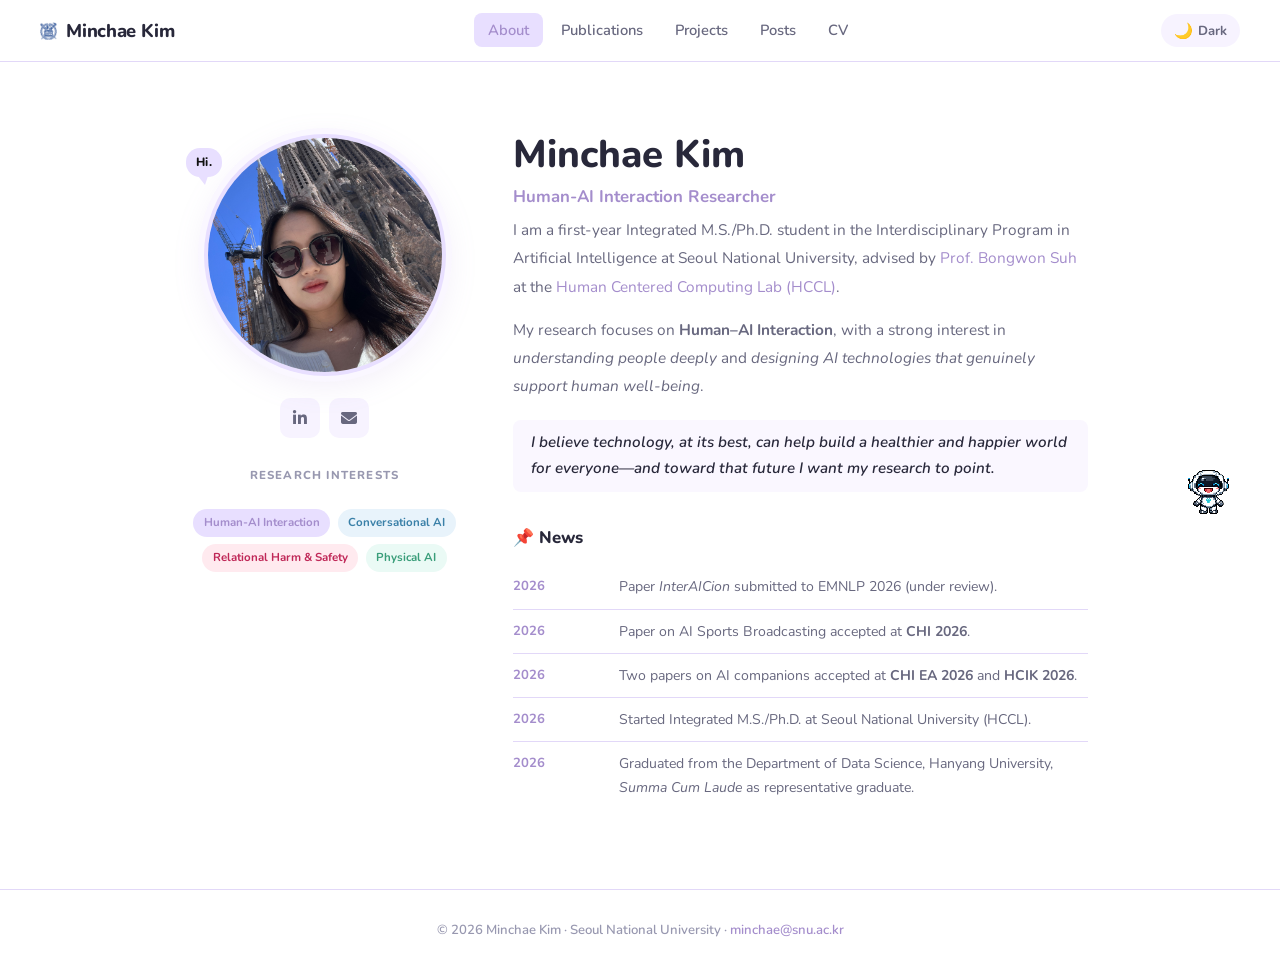
==== commit fe8b7218: "Restore quote box, remove only left border Co-Authored-By: Claude Sonnet 4.6 <noreply@anthropic.com>" ====
--- a/index.html
+++ b/index.html
@@ -4,7 +4,7 @@
   <meta charset="UTF-8" />
   <meta name="viewport" content="width=device-width, initial-scale=1.0" />
   <title>Minchae Kim</title>
-  <link rel="stylesheet" href="assets/css/style.css?v=11" />
+  <link rel="stylesheet" href="assets/css/style.css?v=12" />
   <link rel="stylesheet" href="https://cdnjs.cloudflare.com/ajax/libs/font-awesome/6.5.0/css/all.min.css" />
   <script src="assets/js/main.js" defer></script>
 </head>
--- a/assets/css/style.css
+++ b/assets/css/style.css
@@ -349,15 +349,15 @@
 
 .about-quote {
   margin: 1.2rem 0 0 0;
-  padding: 0.65rem 0;
+  padding: 0.65rem 1.1rem;
+  background: var(--bg-2);
+  border-radius: 8px;
   font-style: italic;
   font-size: 0.95rem;
   color: var(--text);
   font-weight: 600;
   line-height: 1.7;
 }
-.about-quote::before { content: '\201C'; color: var(--accent); font-size: 1.3em; font-style: normal; margin-right: 0.1em; }
-.about-quote::after  { content: '\201D'; color: var(--accent); font-size: 1.3em; font-style: normal; margin-left: 0.1em; }
 
 
 .interests-grid {
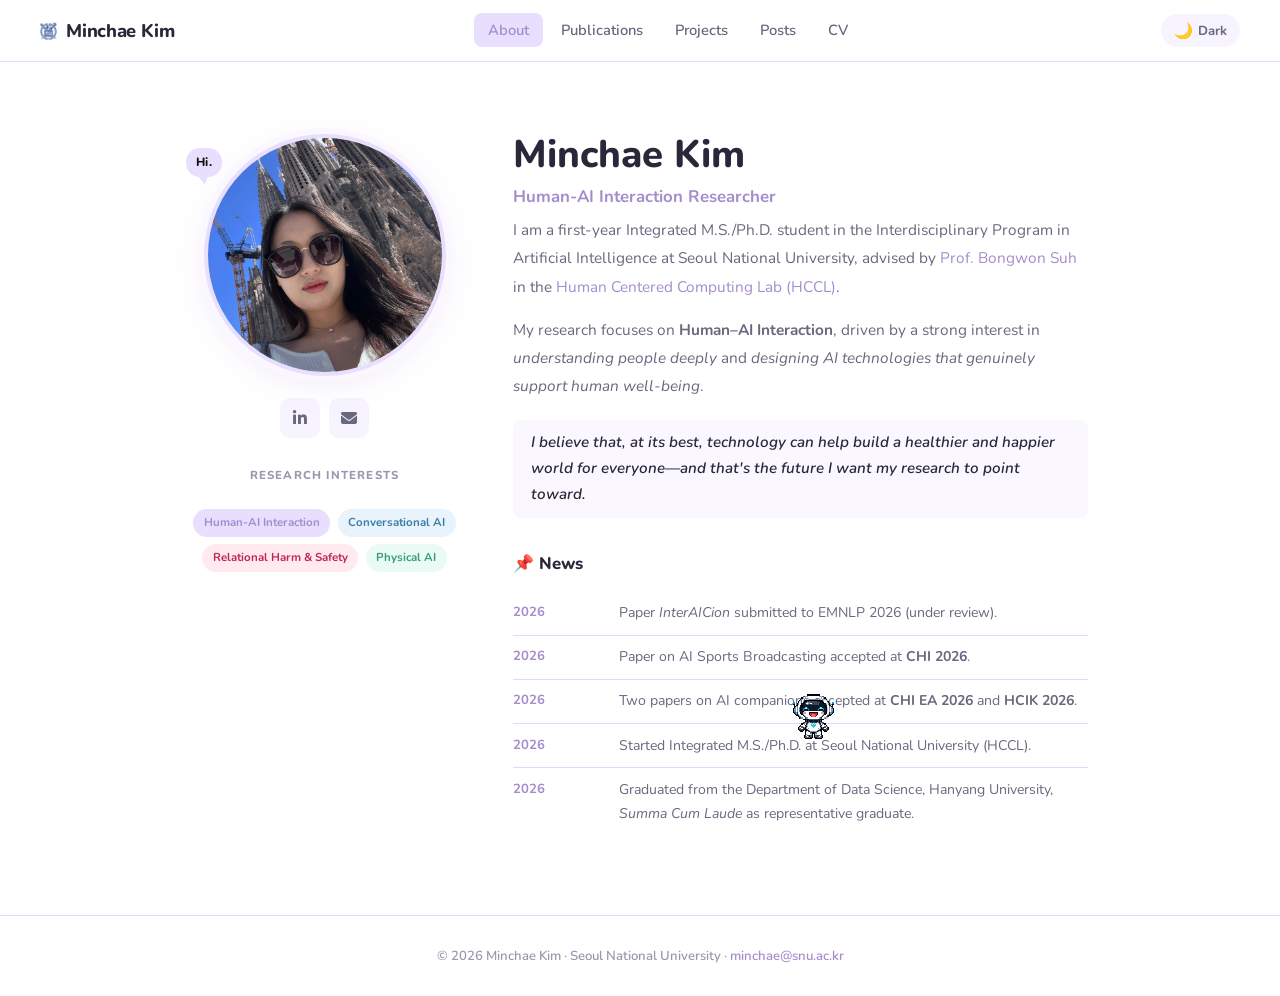
==== commit 300aeb01: "Update about bio text Co-Authored-By: Claude Sonnet 4.6 <noreply@anthropic.com>" ====
--- a/index.html
+++ b/index.html
@@ -78,14 +78,14 @@
           I am a first-year Integrated M.S./Ph.D. student in the Interdisciplinary Program in Artificial Intelligence
           at Seoul National University, advised by
           <a href="https://scholar.google.com/citations?user=-nlhtEkAAAAJ&hl=ko&oi=a" target="_blank" rel="noopener">Prof. Bongwon Suh</a>
-          at the <a href="https://snuhcc.github.io/" target="_blank" rel="noopener">Human Centered Computing Lab (HCCL)</a>.
+          in the <a href="https://snuhcc.github.io/" target="_blank" rel="noopener">Human Centered Computing Lab (HCCL)</a>.
         </p>
         <p>
-          My research focuses on <strong>Human–AI Interaction</strong>, with a strong interest in <em>understanding
+          My research focuses on <strong>Human–AI Interaction</strong>, driven by a strong interest in <em>understanding
           people deeply</em> and <em>designing AI technologies that genuinely support human well-being</em>.
         </p>
         <blockquote class="about-quote">
-          I believe technology, at its best, can help build a healthier and happier world for everyone—and toward that future I want my research to point.
+          I believe that, at its best, technology can help build a healthier and happier world for everyone—and that's the future I want my research to point toward.
         </blockquote>
       </div>
 
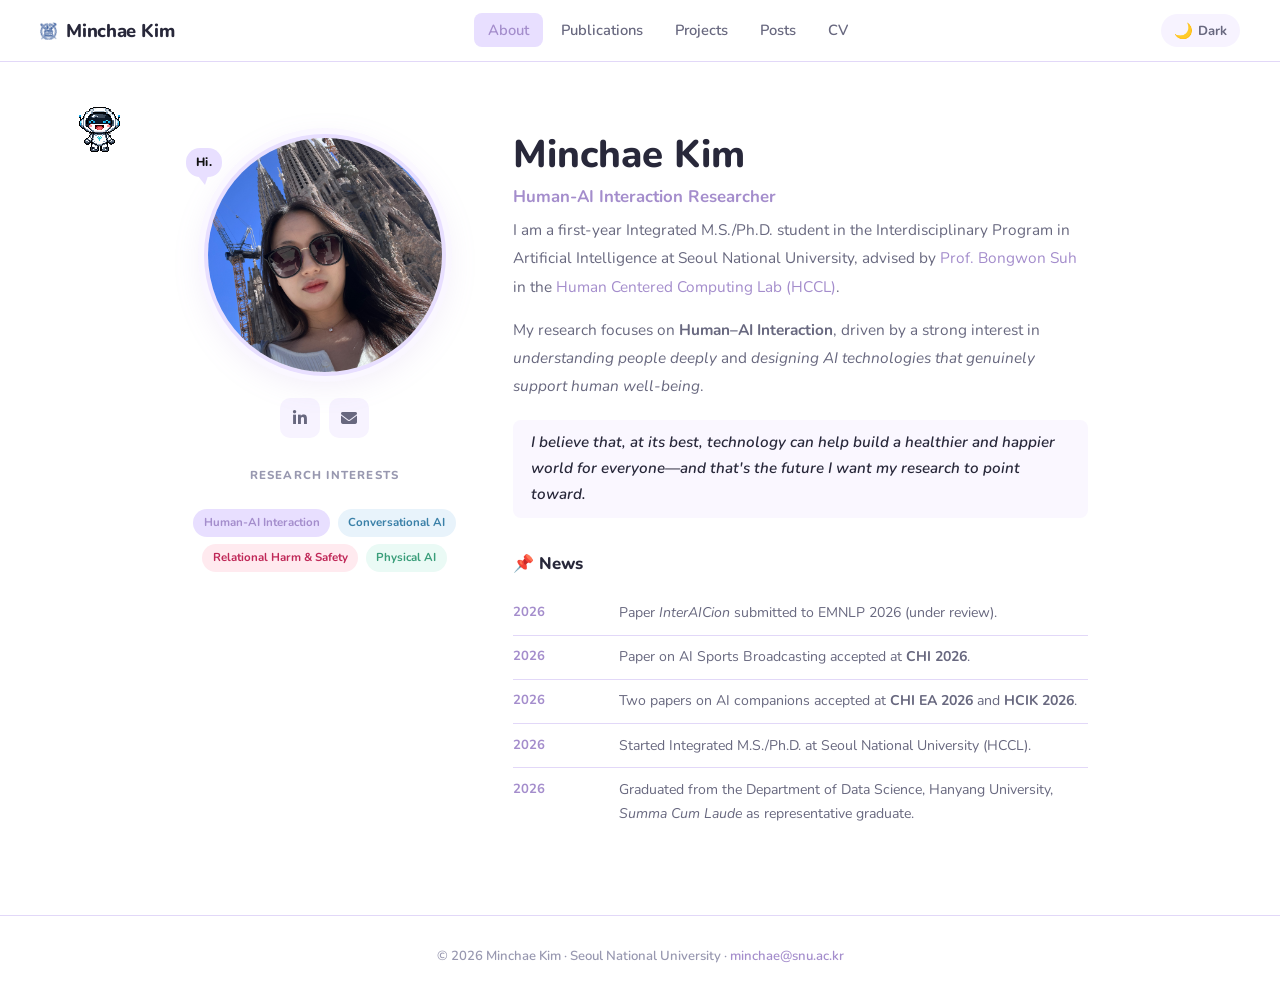
==== commit 4c532571: "Start floating robot from top-left corner Co-Authored-By: Claude Sonnet 4.6 <noreply@anthropic.com>" ====
--- a/index.html
+++ b/index.html
@@ -159,8 +159,8 @@
   }
 
   const b   = getBounds();
-  let x     = b.left + Math.random() * (b.right - b.left);
-  let y     = b.top  + Math.random() * (b.bottom - b.top);
+  let x     = b.left + 16;
+  let y     = b.top  + 16;
   let speed = 1.4;
   let angle = (Math.random() * 20 + 5) * (Math.PI / 180) * (Math.random() < 0.5 ? 1 : -1);
   let vx    = Math.cos(angle) * speed * (Math.random() < 0.5 ? 1 : -1);
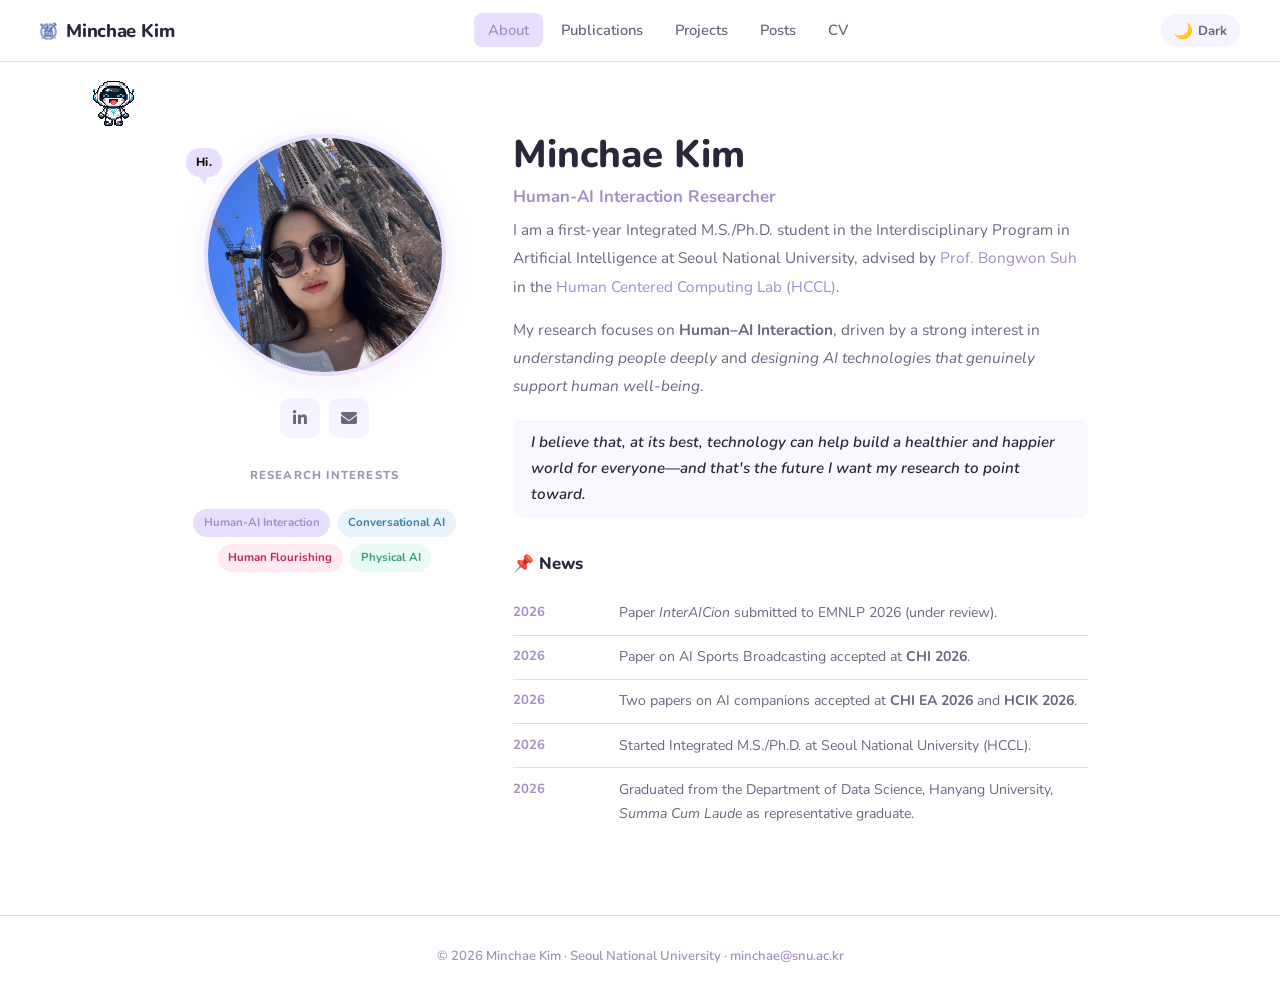
==== commit 4a496924: "Replace 'Relational Harm & Safety' with 'Human Flourishing' in research interests Co-Authored-By: Cl" ====
--- a/index.html
+++ b/index.html
@@ -63,7 +63,7 @@
       <div class="interests-grid">
         <span class="interest-chip">Human-AI Interaction</span>
         <span class="interest-chip blue">Conversational AI</span>
-        <span class="interest-chip rose">Relational Harm &amp; Safety</span>
+        <span class="interest-chip rose">Human Flourishing</span>
         <span class="interest-chip mint">Physical AI</span>
       </div>
     </div>
